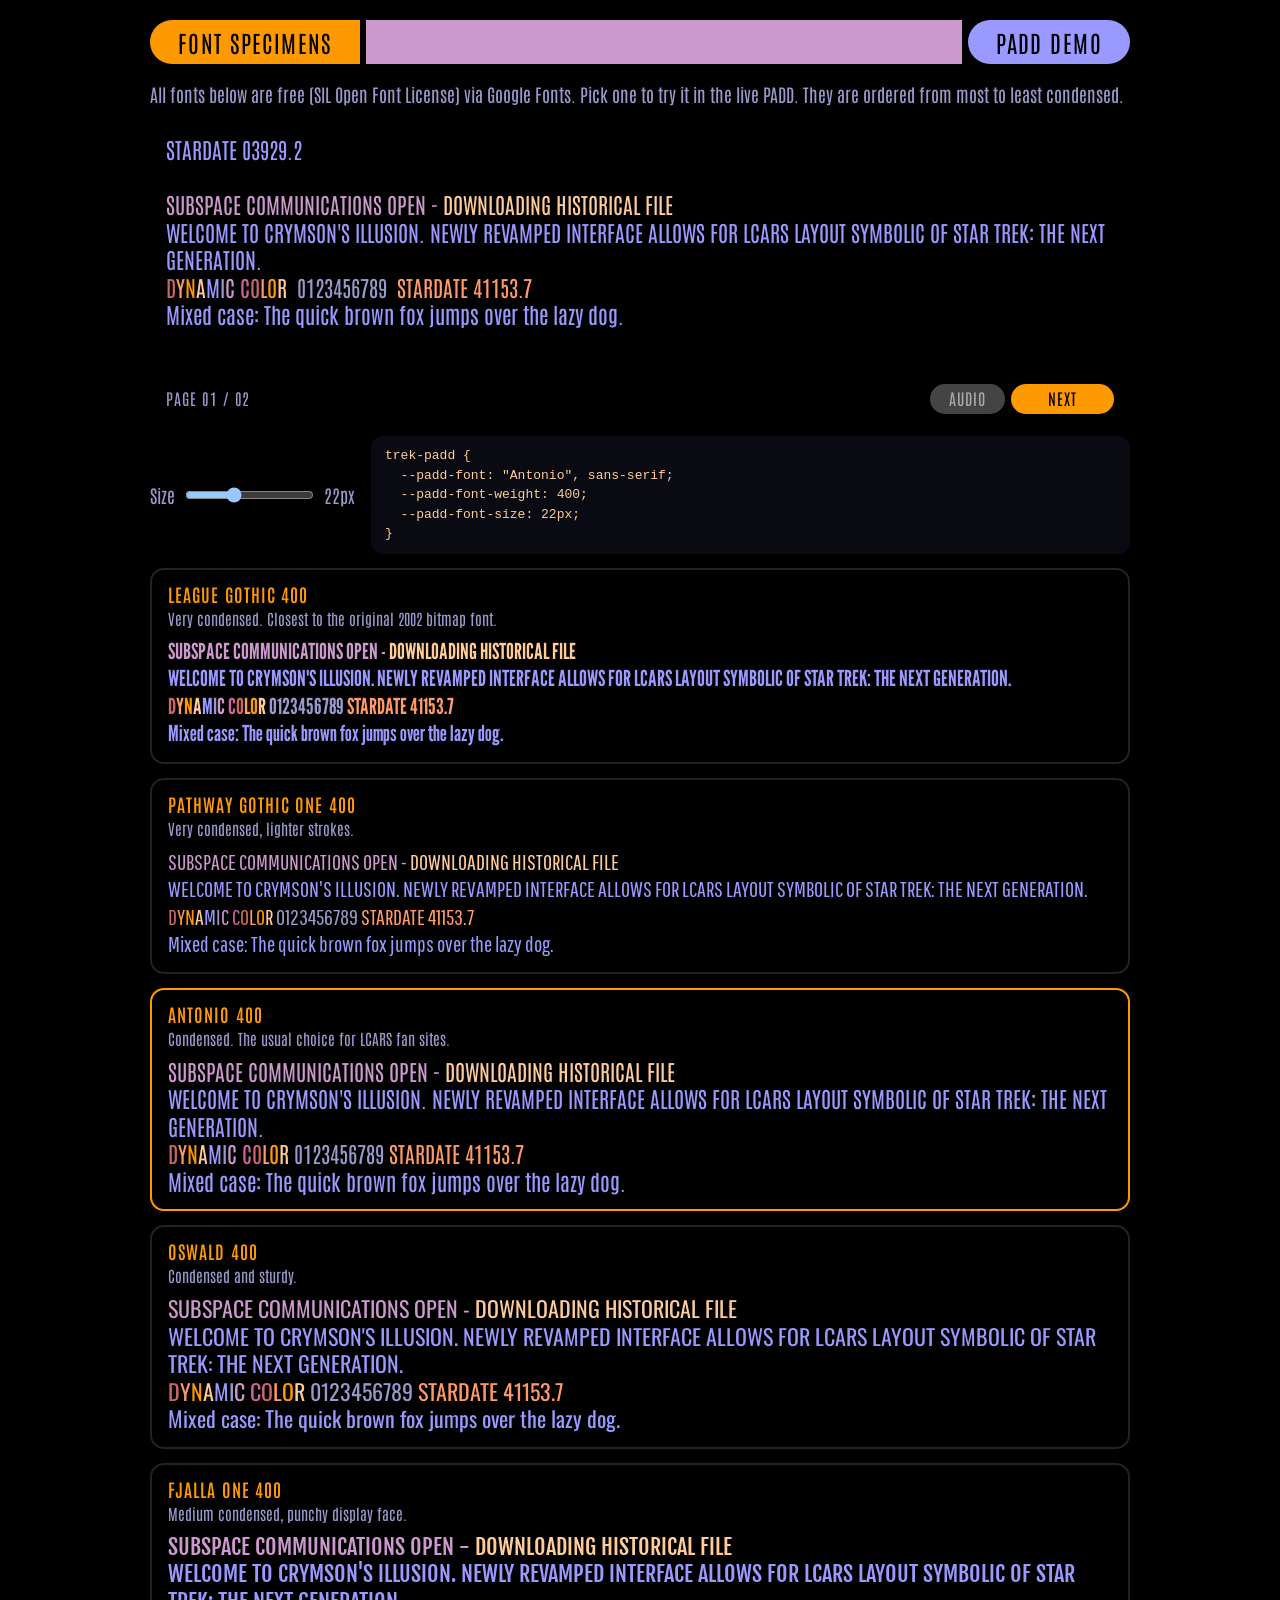
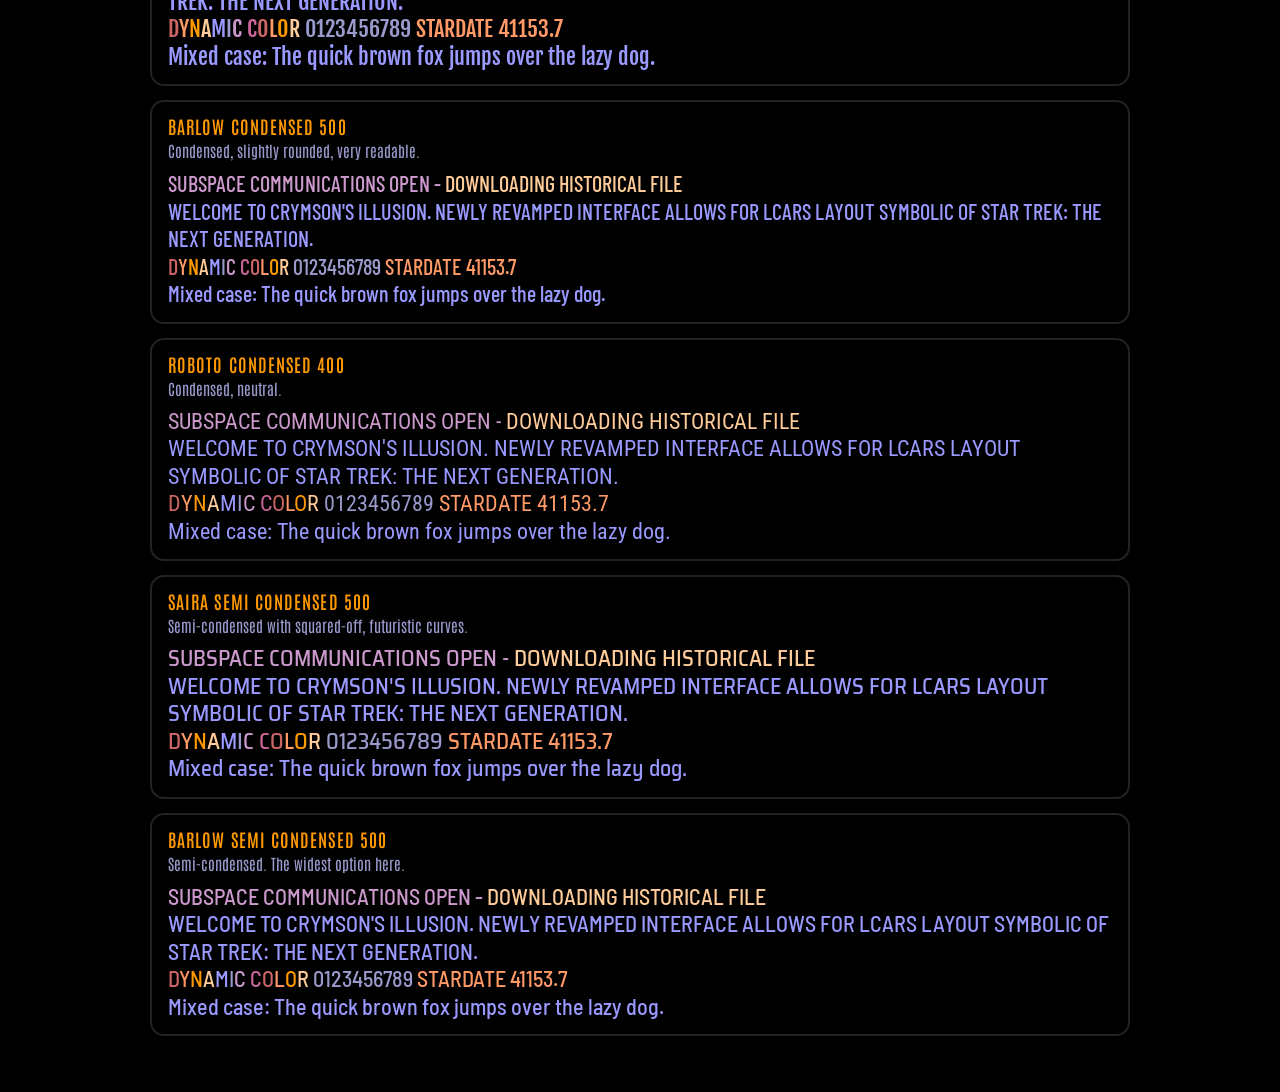
==== fonts.html @ 6dcfab8e "Rebuild TrekText as a <trek-padd> web component Modern browser rebuild of the 2002 TrekText Java app" ====
<!doctype html>
<html lang="en">
<head>
  <meta charset="utf-8">
  <meta name="viewport" content="width=device-width, initial-scale=1">
  <title>TrekText Font Specimens</title>
  <link rel="preconnect" href="https://fonts.googleapis.com">
  <link rel="preconnect" href="https://fonts.gstatic.com" crossorigin>
  <link rel="stylesheet" href="https://fonts.googleapis.com/css2?family=Antonio:wght@400;600&family=Oswald:wght@400&family=Barlow+Condensed:wght@500&family=Barlow+Semi+Condensed:wght@500&family=Roboto+Condensed:wght@400&family=Saira+Semi+Condensed:wght@500&family=Fjalla+One&family=League+Gothic&family=Pathway+Gothic+One&display=swap">
  <link rel="stylesheet" href="site.css">
  <script src="trek-padd.js"></script>
  <style>
    trek-padd { height: 300px; }
    .controls { display: flex; flex-wrap: wrap; gap: 16px; align-items: center; margin: 12px 0; }
    .controls label { display: flex; gap: 8px; align-items: center; }
    pre.css {
      margin: 0; flex: 1; min-width: 260px; overflow-x: auto;
      background: #0a0a12; color: var(--peach); border-radius: 12px; padding: 10px 14px;
      font: 13px/1.5 ui-monospace, Consolas, monospace;
    }
    .cards { display: grid; gap: 14px; margin-top: 14px; }
    .card {
      display: block; width: 100%; text-align: left; cursor: pointer;
      background: #000; border: 2px solid #222; border-radius: 14px; padding: 12px 16px 14px;
      color: inherit; font: inherit;
    }
    .card:hover { border-color: var(--dkblue); }
    .card[aria-pressed="true"] { border-color: var(--orange); }
    .card:focus-visible { outline: 2px solid #fff; outline-offset: 2px; }
    .card h2 { margin: 0 0 2px; font: 600 1em "Antonio", sans-serif; color: var(--orange); letter-spacing: 0.06em; text-transform: uppercase; }
    .card .note { margin: 0 0 10px; font-size: 0.85em; }
    .card .sample { font-size: 22px; line-height: 1.25; }
  </style>
</head>
<body>
  <div class="wrap">
    <header class="lcars-head">
      <span class="pill orange">Font specimens</span>
      <span class="fill"></span>
      <span class="pill blue"><a href="index.html">PADD demo</a></span>
    </header>

    <main>
      <p>All fonts below are free (SIL Open Font License) via Google Fonts. Pick one to try it in the live PADD. They are ordered from most to least condensed.</p>

      <trek-padd id="padd" hold="0" muted></trek-padd>

      <div class="controls">
        <label>Size <input type="range" id="size" min="14" max="36" value="22"> <span id="size-out">22px</span></label>
        <pre class="css" id="css"></pre>
      </div>

      <div class="cards" id="cards"></div>
    </main>
  </div>

  <script>
    const FONTS = [
      { family: "League Gothic", weight: 400, note: "Very condensed. Closest to the original 2002 bitmap font." },
      { family: "Pathway Gothic One", weight: 400, note: "Very condensed, lighter strokes." },
      { family: "Antonio", weight: 400, note: "Condensed. The usual choice for LCARS fan sites." },
      { family: "Oswald", weight: 400, note: "Condensed and sturdy." },
      { family: "Fjalla One", weight: 400, note: "Medium condensed, punchy display face." },
      { family: "Barlow Condensed", weight: 500, note: "Condensed, slightly rounded, very readable." },
      { family: "Roboto Condensed", weight: 400, note: "Condensed, neutral." },
      { family: "Saira Semi Condensed", weight: 500, note: "Semi-condensed with squared-off, futuristic curves." },
      { family: "Barlow Semi Condensed", weight: 500, note: "Semi-condensed. The widest option here." },
    ];

    const SAMPLE = [
      "##pSUBSPACE COMMUNICATIONS OPEN - ##yDOWNLOADING HISTORICAL FILE",
      "##bWELCOME TO CRYMSON'S ILLUSION. NEWLY REVAMPED INTERFACE ALLOWS FOR LCARS LAYOUT SYMBOLIC OF STAR TREK: THE NEXT GENERATION.",
      "##rD##oY##ON##yA##bM##BI##pC ##PC##rO##oL##OO##yR  ##B0123456789  ##oSTARDATE 41153.7",
      "##bMixed case: The quick brown fox jumps over the lazy dog.",
    ].join("\n");

    const padd = document.getElementById("padd");
    const css = document.getElementById("css");
    const size = document.getElementById("size");
    const sizeOut = document.getElementById("size-out");
    const cards = document.getElementById("cards");
    padd.text = SAMPLE + "\n\n" + SAMPLE;

    let current = FONTS[2];
    function apply() {
      padd.style.setProperty("--padd-font", `"${current.family}", sans-serif`);
      padd.style.setProperty("--padd-font-weight", current.weight);
      padd.style.setProperty("--padd-font-size", `${size.value}px`);
      sizeOut.textContent = `${size.value}px`;
      css.textContent =
        `trek-padd {\n  --padd-font: "${current.family}", sans-serif;\n` +
        `  --padd-font-weight: ${current.weight};\n  --padd-font-size: ${size.value}px;\n}`;
      for (const card of cards.children) {
        card.setAttribute("aria-pressed", String(card.dataset.family === current.family));
      }
    }

    for (const font of FONTS) {
      const card = document.createElement("button");
      card.type = "button";
      card.className = "card";
      card.dataset.family = font.family;
      card.innerHTML = `<h2></h2><p class="note"></p><div class="sample"></div>`;
      card.querySelector("h2").textContent = `${font.family} ${font.weight}`;
      card.querySelector(".note").textContent = font.note;
      const sample = card.querySelector(".sample");
      sample.style.fontFamily = `"${font.family}", sans-serif`;
      sample.style.fontWeight = font.weight;
      sample.append(TrekPadd.toFragment(SAMPLE));
      card.addEventListener("click", () => {
        current = font;
        apply();
        padd.restart();
      });
      cards.append(card);
    }
    size.addEventListener("input", apply);
    apply();
  </script>
</body>
</html>
---- site.css ----
/* Shared styling for the TrekText demo pages (not needed by the component). */
:root {
  color-scheme: dark;
  --orange: #FF9900;
  --peach: #FFCC99;
  --blue: #9999FF;
  --dkblue: #9999CC;
  --lilac: #CC99CC;
  --rose: #CC6699;
  --red: #CC6666;
}

body {
  margin: 0;
  background: #000;
  color: var(--dkblue);
  font-family: "Antonio", "Arial Narrow", sans-serif;
  font-size: 18px;
}

.wrap { max-width: 980px; margin: 0 auto; padding: 20px 16px 40px; }
main { margin: 16px 0; }
section { margin-top: 28px; }

.pill {
  display: inline-flex; align-items: center;
  border: 0; border-radius: 999px; padding: 0.4em 1.2em;
  color: #000; font: inherit; letter-spacing: 0.06em; text-transform: uppercase;
  white-space: nowrap; cursor: default;
}
button.pill { cursor: pointer; }
button.pill:hover { filter: brightness(1.15); }
button.pill:focus-visible { outline: 2px solid #fff; outline-offset: 2px; }
.pill a { color: inherit; text-decoration: none; }
.pill a:hover { text-decoration: underline; }
.orange { background: var(--orange); }
.blue { background: var(--blue); }
.dkblue { background: var(--dkblue); }
.lilac { background: var(--lilac); }
.rose { background: var(--rose); }
.peach { background: var(--peach); }

.lcars-head, .lcars-foot { display: flex; gap: 6px; align-items: stretch; height: 44px; }
.lcars-head .pill { font-size: 1.3em; }
.lcars-head .orange { border-radius: 22px 0 0 22px; }
.lcars-foot { height: 34px; }
.fill { flex: 1; background: var(--lilac); }
.lcars-foot .fill { background: var(--dkblue); opacity: 0.5; }

.section-head { display: flex; align-items: center; gap: 10px; }
.section-head .label { color: var(--orange); letter-spacing: 0.08em; text-transform: uppercase; font-size: 1.1em; }
.section-head .rule { flex: 1; height: 10px; border-radius: 5px; background: var(--dkblue); opacity: 0.5; }

@media (max-width: 560px) {
  .lcars-head .blue, .lcars-head .fill { display: none; }
  .lcars-head .orange { flex: 1; border-radius: 22px; }
}
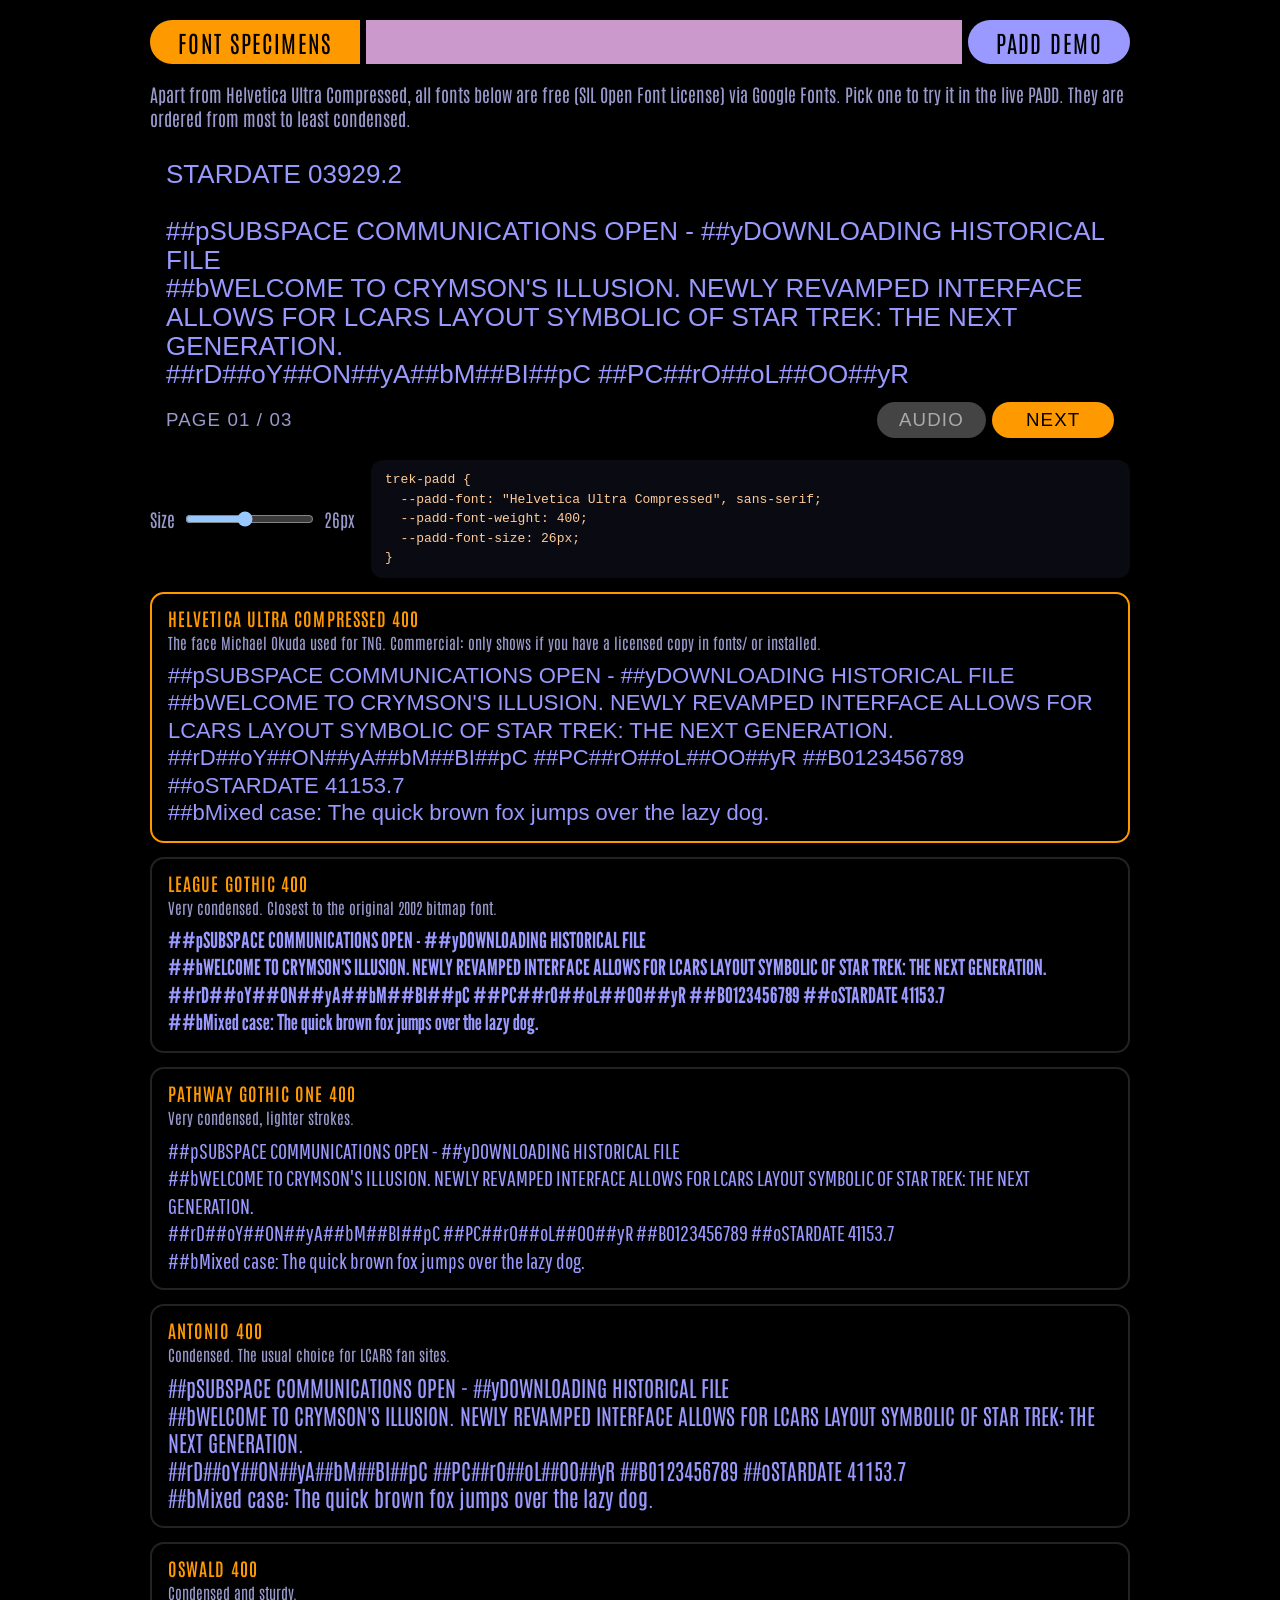
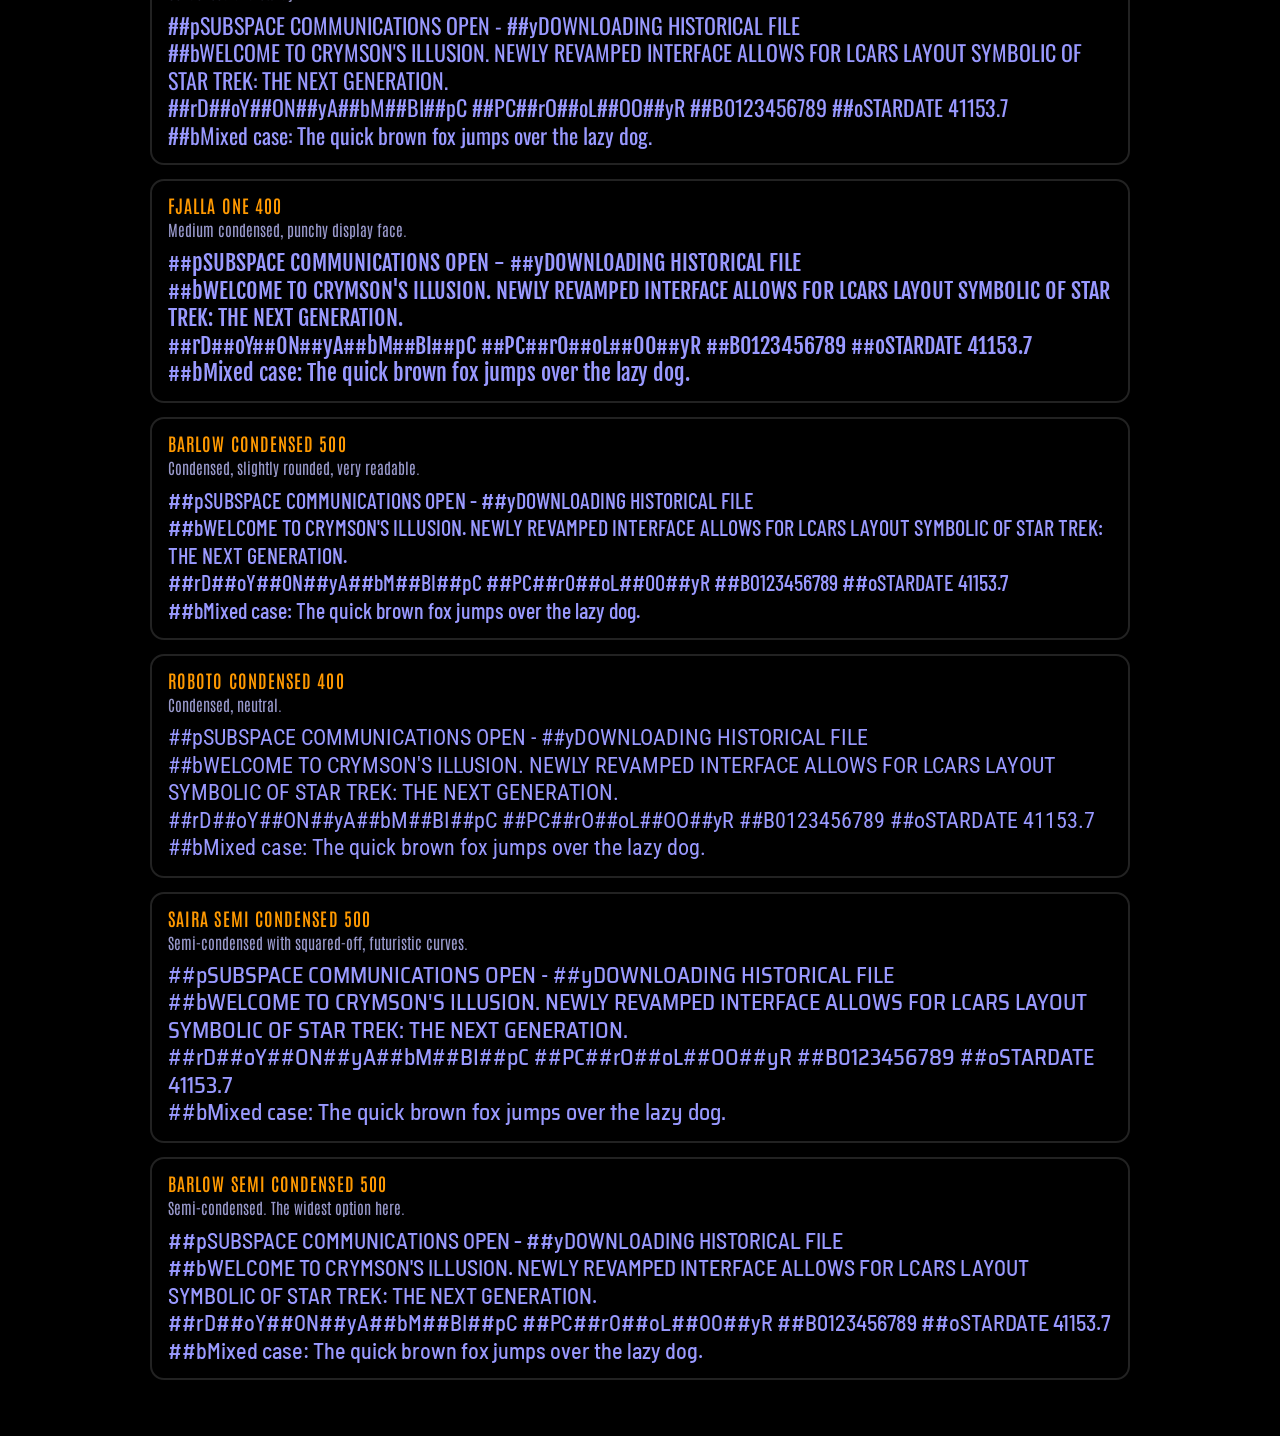
==== commit 650a2ac2: "Add the LCARS builder, named color palette and motion effects - builder/: drag-and-drop LCARS page b" ====
--- a/fonts.html
+++ b/fonts.html
@@ -41,12 +41,12 @@
     </header>
 
     <main>
-      <p>All fonts below are free (SIL Open Font License) via Google Fonts. Pick one to try it in the live PADD. They are ordered from most to least condensed.</p>
+      <p>Apart from Helvetica Ultra Compressed, all fonts below are free (SIL Open Font License) via Google Fonts. Pick one to try it in the live PADD. They are ordered from most to least condensed.</p>
 
       <trek-padd id="padd" hold="0" muted></trek-padd>
 
       <div class="controls">
-        <label>Size <input type="range" id="size" min="14" max="36" value="22"> <span id="size-out">22px</span></label>
+        <label>Size <input type="range" id="size" min="14" max="40" value="26"> <span id="size-out">26px</span></label>
         <pre class="css" id="css"></pre>
       </div>
 
@@ -56,6 +56,7 @@
 
   <script>
     const FONTS = [
+      { family: "Helvetica Ultra Compressed", weight: 400, note: "The face Michael Okuda used for TNG. Commercial: only shows if you have a licensed copy in fonts/ or installed." },
       { family: "League Gothic", weight: 400, note: "Very condensed. Closest to the original 2002 bitmap font." },
       { family: "Pathway Gothic One", weight: 400, note: "Very condensed, lighter strokes." },
       { family: "Antonio", weight: 400, note: "Condensed. The usual choice for LCARS fan sites." },
@@ -81,7 +82,7 @@
     const cards = document.getElementById("cards");
     padd.text = SAMPLE + "\n\n" + SAMPLE;
 
-    let current = FONTS[2];
+    let current = FONTS[0];
     function apply() {
       padd.style.setProperty("--padd-font", `"${current.family}", sans-serif`);
       padd.style.setProperty("--padd-font-weight", current.weight);
--- a/site.css
+++ b/site.css
@@ -1,4 +1,18 @@
 /* Shared styling for the TrekText demo pages (not needed by the component). */
+
+/*
+ * Helvetica Ultra Compressed is the face Michael Okuda used for TNG's LCARS.
+ * It is a commercial font and is NOT included in this repository: drop your
+ * own licensed copy in fonts/ (git-ignored) or install it on your system.
+ * Without it, pages fall back to Antonio.
+ */
+@font-face {
+  font-family: "Helvetica Ultra Compressed";
+  src: local("Helvetica Ultra Compressed"), local("Helvetica-UltraCompressed"),
+       url("fonts/Helvetica Ultra Compressed.otf") format("opentype");
+  font-weight: 100 900;
+  font-display: swap;
+}
 :root {
   color-scheme: dark;
   --orange: #FF9900;
